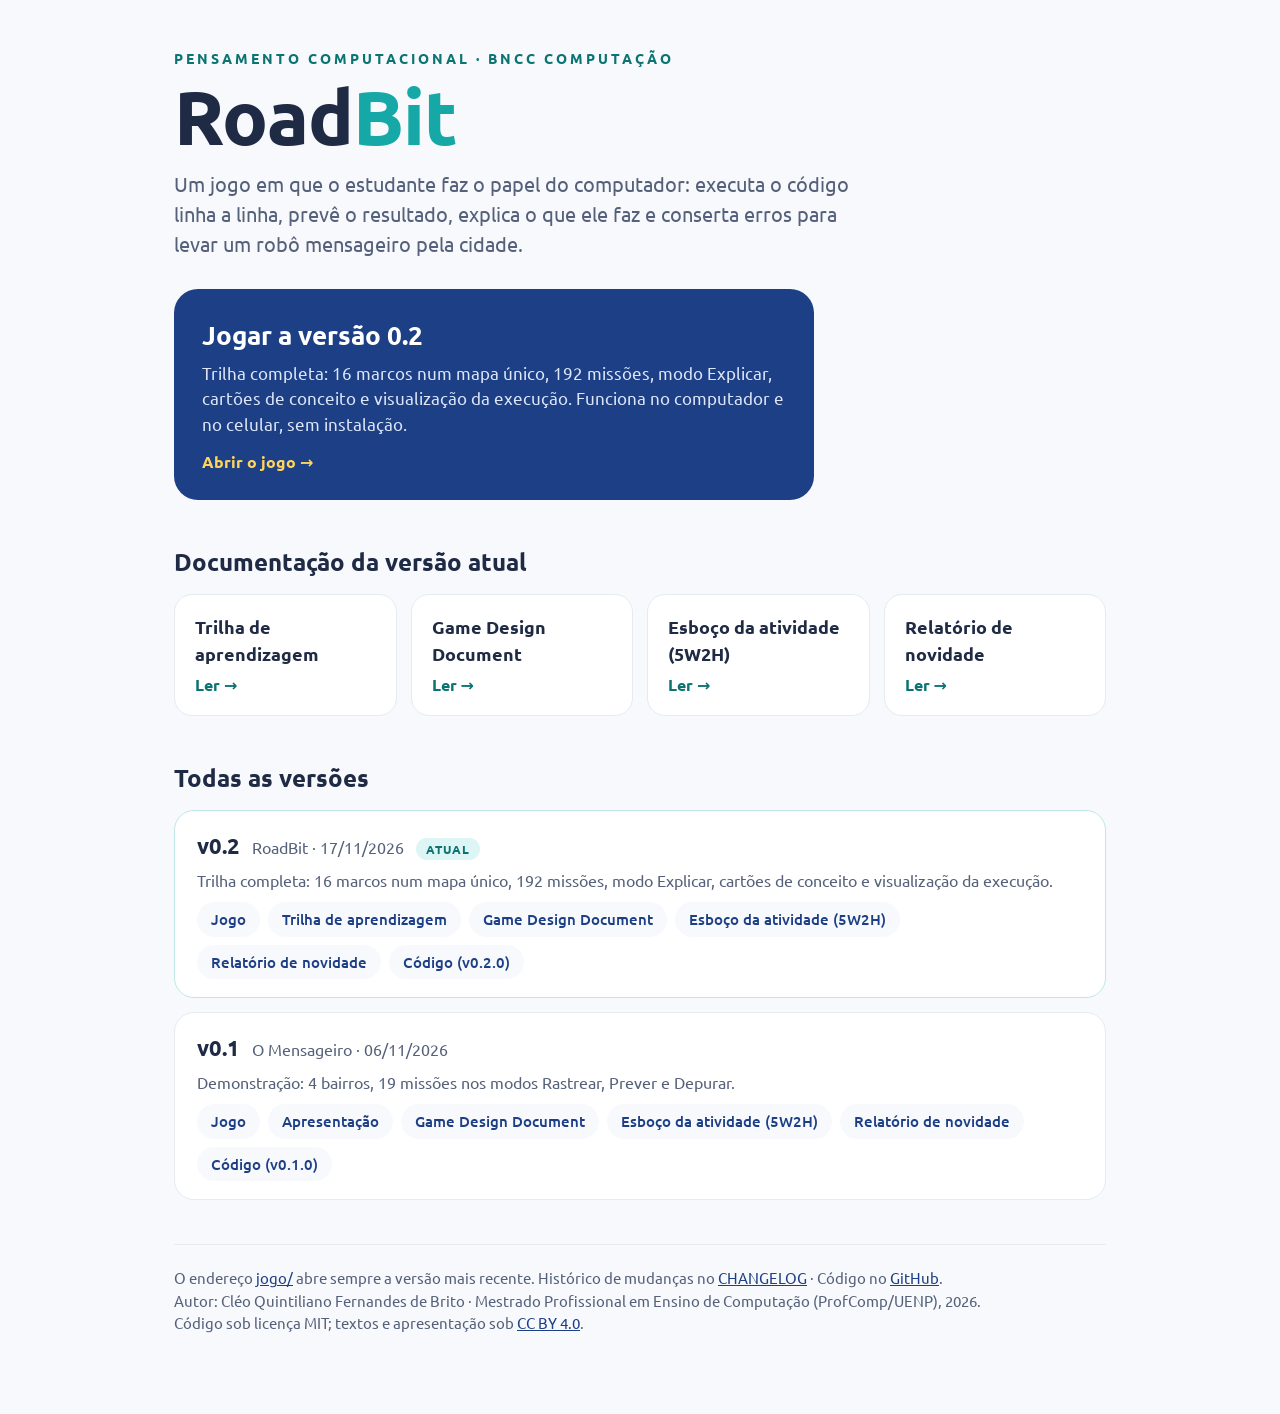
==== index.html @ a6b484ef "feat(site): página inicial com todas as versões do jogo e dos documentos A página inicial passa a li" ====
<!DOCTYPE html>
<html lang="pt-BR">
<head>
<meta charset="utf-8">
<meta name="viewport" content="width=device-width, initial-scale=1">
<title>RoadBit: jogo de leitura de código para o Pensamento Computacional</title>
<meta name="description" content="Jogo web em que o estudante faz o papel do computador: executa, prevê, explica e conserta código. Anos finais do Ensino Fundamental, BNCC Computação.">
<link rel="preconnect" href="https://fonts.googleapis.com">
<link rel="preconnect" href="https://fonts.gstatic.com" crossorigin>
<link href="https://fonts.googleapis.com/css2?family=Ubuntu:wght@400;500;700&display=swap" rel="stylesheet">
<style>
  :root{--bg:#F7F9FC;--ink:#1F2A44;--ink2:#55617A;--line:#E6EAF1;--blue:#1D3F86;--teal:#16A8A6;--teal-d:#0B7473;--yellow:#FFD45C}
  *{box-sizing:border-box}
  body{margin:0;background:var(--bg);color:var(--ink);font-family:Ubuntu,system-ui,-apple-system,"Segoe UI",Roboto,Arial,sans-serif;line-height:1.5}
  main{max-width:980px;margin:0 auto;padding:48px 24px 64px}
  .eyebrow{font-size:14px;font-weight:700;letter-spacing:3px;text-transform:uppercase;color:var(--teal-d);margin:0}
  h1{font-size:clamp(44px,8vw,76px);line-height:1.02;margin:8px 0 14px;letter-spacing:-1px}
  h1 span{color:var(--teal)}
  h2{font-size:24px;margin:44px 0 14px}
  .lead{font-size:20px;color:var(--ink2);max-width:680px;margin:0 0 30px}
  .hero{display:flex;flex-direction:column;gap:6px;text-decoration:none;color:#fff;background:var(--blue);border-radius:24px;padding:26px 28px;max-width:640px}
  .hero b{font-size:26px}
  .hero p{margin:0;color:#DCE6F7;font-size:17px}
  .hero span{margin-top:8px;font-weight:700;color:var(--yellow)}
  .hero:hover,.hero:focus-visible{box-shadow:0 12px 26px rgba(29,63,134,.25);outline:none}
  .cards{display:grid;grid-template-columns:repeat(auto-fit,minmax(210px,1fr));gap:14px}
  a.card{display:flex;flex-direction:column;gap:6px;text-decoration:none;color:inherit;background:#fff;border:1px solid var(--line);border-radius:18px;padding:18px 20px}
  a.card:hover,a.card:focus-visible{border-color:var(--teal);outline:none}
  a.card b{font-size:18px}
  .go{font-weight:700;color:var(--teal-d);margin-top:auto}
  .ver{background:#fff;border:1px solid var(--line);border-radius:20px;padding:18px 22px;margin-bottom:14px}
  .ver.cur{border-color:#BFE7E6}
  .ver header{display:flex;align-items:baseline;gap:12px;flex-wrap:wrap}
  .ver header b{font-size:22px}
  .ver header span{color:var(--ink2)}
  .ver header em{font-style:normal;font-size:12px;font-weight:700;letter-spacing:1px;text-transform:uppercase;background:#DDF5F4;color:var(--teal-d);padding:2px 10px;border-radius:999px}
  .ver p{margin:6px 0 10px;color:var(--ink2)}
  .ver nav{display:flex;flex-wrap:wrap;gap:8px}
  .ver nav a{font-size:15px;font-weight:500;color:var(--blue);text-decoration:none;background:var(--bg);border-radius:999px;padding:6px 14px}
  .ver nav a:hover,.ver nav a:focus-visible{background:#E8F0FF;outline:none}
  .meta{margin-top:44px;padding-top:22px;border-top:1px solid var(--line);font-size:15px;color:var(--ink2)}
  .meta a{color:var(--blue)}
</style>
</head>
<body>
<main>
  <p class="eyebrow">Pensamento Computacional · BNCC Computação</p>
  <h1>Road<span>Bit</span></h1>
  <p class="lead">Um jogo em que o estudante faz o papel do computador: executa o código linha a linha, prevê o resultado, explica o que ele faz e conserta erros para levar um robô mensageiro pela cidade.</p>

  <a class="hero" href="jogo/">
    <b>Jogar a versão 0.2</b>
    <p>Trilha completa: 16 marcos num mapa único, 192 missões, modo Explicar, cartões de conceito e visualização da execução. Funciona no computador e no celular, sem instalação.</p>
    <span>Abrir o jogo →</span>
  </a>

  <h2>Documentação da versão atual</h2>
  <div class="cards">
      <a class="card" href="versoes/v0.2/docs/trilha-de-aprendizagem.html"><b>Trilha de aprendizagem</b><span class="go">Ler →</span></a>
      <a class="card" href="versoes/v0.2/docs/GDD.html"><b>Game Design Document</b><span class="go">Ler →</span></a>
      <a class="card" href="versoes/v0.2/docs/esboco-5W2H.html"><b>Esboço da atividade (5W2H)</b><span class="go">Ler →</span></a>
      <a class="card" href="versoes/v0.2/docs/relatorio-novidade.html"><b>Relatório de novidade</b><span class="go">Ler →</span></a>
  </div>

  <h2>Todas as versões</h2>
  <section>
      <article class="ver cur">
        <header><b>v0.2</b><span>RoadBit · 17/11/2026</span><em>atual</em></header>
        <p>Trilha completa: 16 marcos num mapa único, 192 missões, modo Explicar, cartões de conceito e visualização da execução.</p>
        <nav>
          <a href="versoes/v0.2/jogo/">Jogo</a>
          <a href="versoes/v0.2/docs/trilha-de-aprendizagem.html">Trilha de aprendizagem</a>
          <a href="versoes/v0.2/docs/GDD.html">Game Design Document</a>
          <a href="versoes/v0.2/docs/esboco-5W2H.html">Esboço da atividade (5W2H)</a>
          <a href="versoes/v0.2/docs/relatorio-novidade.html">Relatório de novidade</a>
          <a href="https://github.com/cleoquintiliano/roadbit/releases/tag/v0.2.0">Código (v0.2.0)</a>
        </nav>
      </article>
      <article class="ver">
        <header><b>v0.1</b><span>O Mensageiro · 06/11/2026</span></header>
        <p>Demonstração: 4 bairros, 19 missões nos modos Rastrear, Prever e Depurar.</p>
        <nav>
          <a href="versoes/v0.1/jogo/">Jogo</a>
          <a href="versoes/v0.1/apresentacao/">Apresentação</a>
          <a href="versoes/v0.1/docs/GDD.html">Game Design Document</a>
          <a href="versoes/v0.1/docs/esboco-5W2H.html">Esboço da atividade (5W2H)</a>
          <a href="versoes/v0.1/docs/relatorio-novidade.html">Relatório de novidade</a>
          <a href="https://github.com/cleoquintiliano/roadbit/releases/tag/v0.1.0">Código (v0.1.0)</a>
        </nav>
      </article>
  </section>

  <p class="meta">O endereço <a href="jogo/">jogo/</a> abre sempre a versão mais recente. Histórico de mudanças no <a href="https://github.com/cleoquintiliano/roadbit/blob/main/CHANGELOG.md">CHANGELOG</a> · Código no <a href="https://github.com/cleoquintiliano/roadbit">GitHub</a>.<br>
  Autor: Cléo Quintiliano Fernandes de Brito · Mestrado Profissional em Ensino de Computação (ProfComp/UENP), 2026.<br>
  Código sob licença MIT; textos e apresentação sob <a href="https://creativecommons.org/licenses/by/4.0/deed.pt-br">CC BY 4.0</a>.</p>
</main>
</body>
</html>
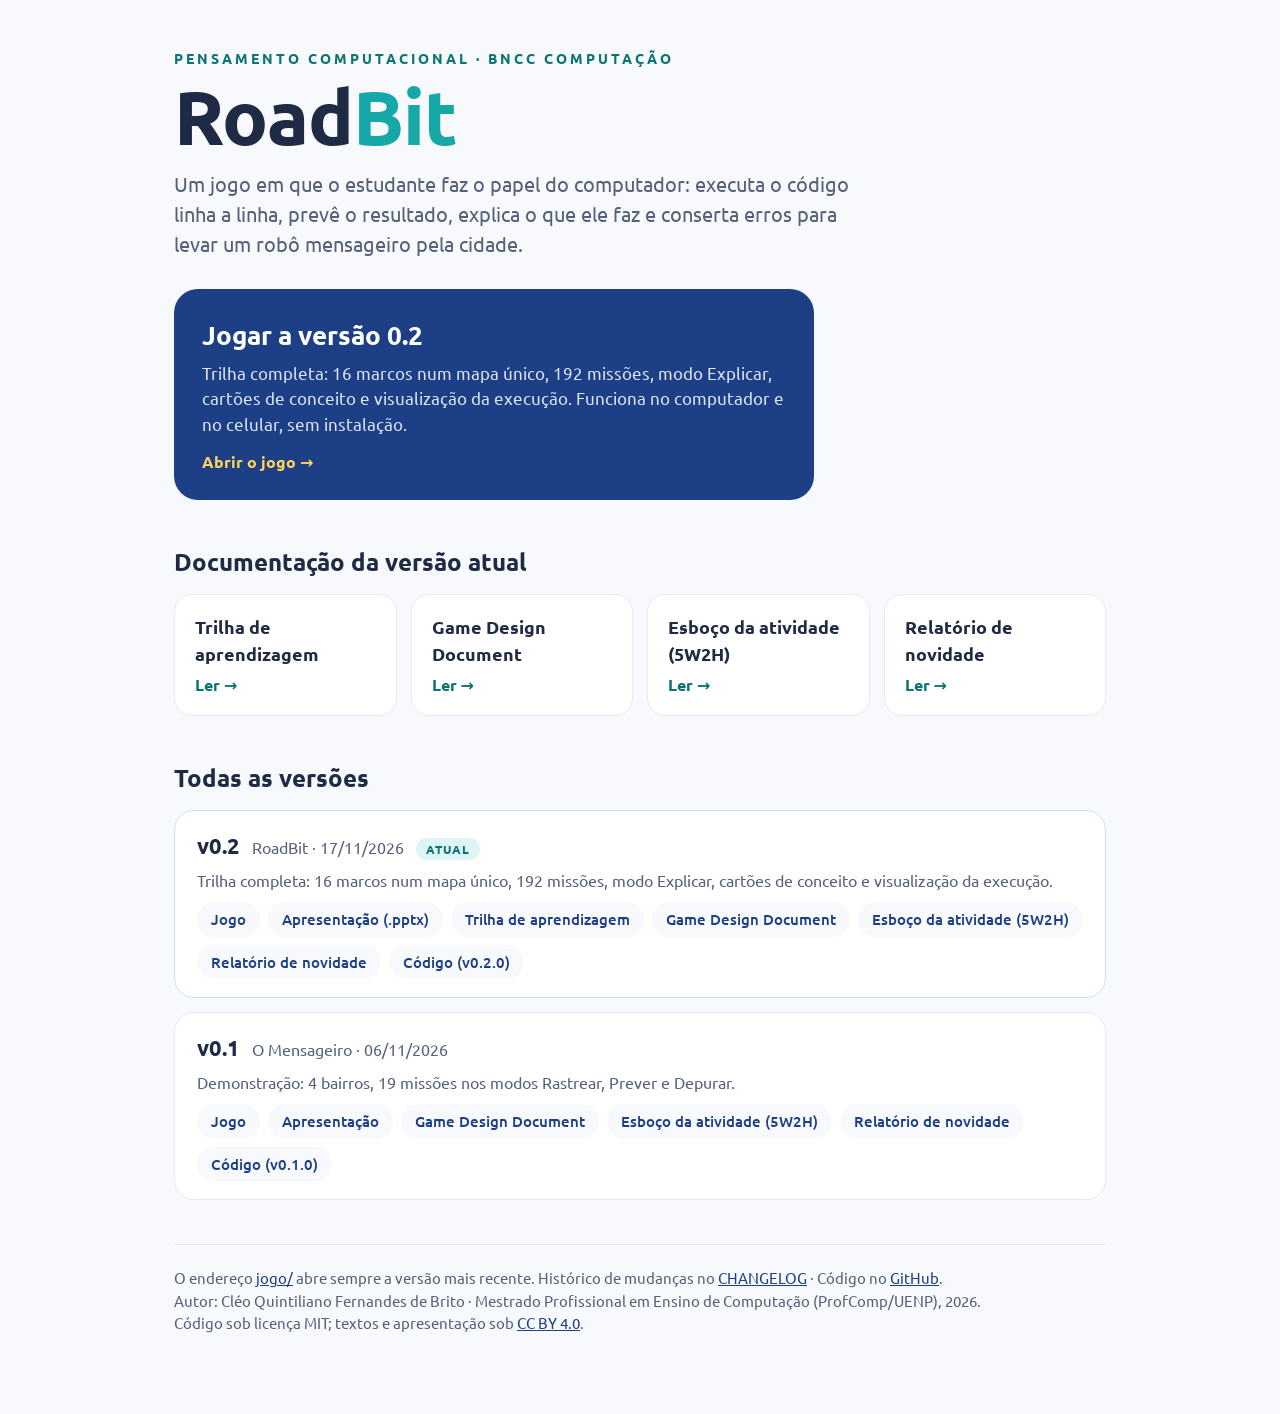
==== commit cac16fc4: "docs: apresentação do recurso para professores (.pptx) da v0.2 Arquivo do recurso educacional para q" ====
--- a/index.html
+++ b/index.html
@@ -69,11 +69,12 @@
         <p>Trilha completa: 16 marcos num mapa único, 192 missões, modo Explicar, cartões de conceito e visualização da execução.</p>
         <nav>
           <a href="versoes/v0.2/jogo/">Jogo</a>
+          <a href="versoes/v0.2/apresentacao/RoadBit-v0.2-recurso-educacional.pptx">Apresentação (.pptx)</a>
           <a href="versoes/v0.2/docs/trilha-de-aprendizagem.html">Trilha de aprendizagem</a>
           <a href="versoes/v0.2/docs/GDD.html">Game Design Document</a>
           <a href="versoes/v0.2/docs/esboco-5W2H.html">Esboço da atividade (5W2H)</a>
           <a href="versoes/v0.2/docs/relatorio-novidade.html">Relatório de novidade</a>
-          <a href="https://github.com/cleoquintiliano/roadbit/releases/tag/v0.2.0">Código (v0.2.0)</a>
+          <a href="https://github.com/cleoquintiliano/roadbit/tree/c6441c2">Código (v0.2.0)</a>
         </nav>
       </article>
       <article class="ver">
@@ -85,7 +86,7 @@
           <a href="versoes/v0.1/docs/GDD.html">Game Design Document</a>
           <a href="versoes/v0.1/docs/esboco-5W2H.html">Esboço da atividade (5W2H)</a>
           <a href="versoes/v0.1/docs/relatorio-novidade.html">Relatório de novidade</a>
-          <a href="https://github.com/cleoquintiliano/roadbit/releases/tag/v0.1.0">Código (v0.1.0)</a>
+          <a href="https://github.com/cleoquintiliano/roadbit/tree/2156723">Código (v0.1.0)</a>
         </nav>
       </article>
   </section>
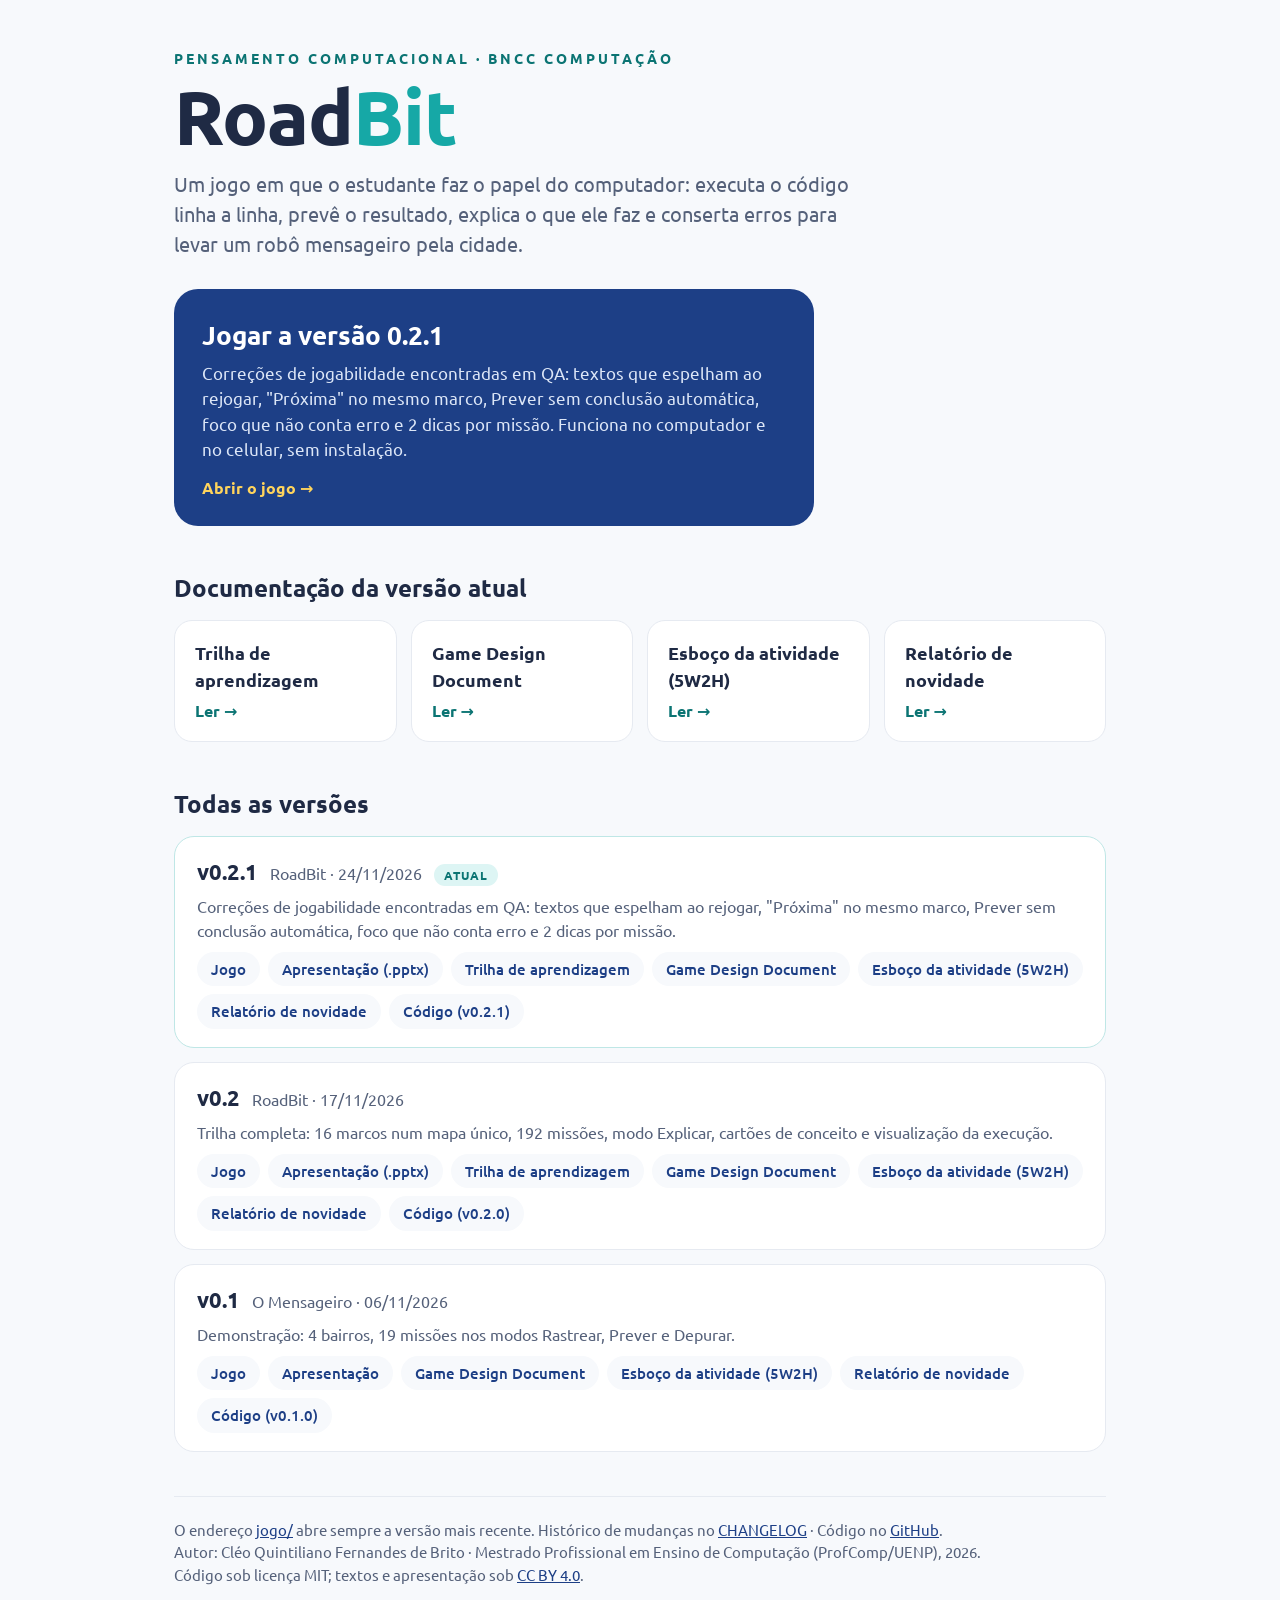
==== commit dd4e155c: "chore(release): v0.2.1 Publica o jogo corrigido em versoes/v0.2.1/jogo/ e atualiza jogo/, que aponta" ====
--- a/index.html
+++ b/index.html
@@ -49,8 +49,8 @@
   <p class="lead">Um jogo em que o estudante faz o papel do computador: executa o código linha a linha, prevê o resultado, explica o que ele faz e conserta erros para levar um robô mensageiro pela cidade.</p>
 
   <a class="hero" href="jogo/">
-    <b>Jogar a versão 0.2</b>
-    <p>Trilha completa: 16 marcos num mapa único, 192 missões, modo Explicar, cartões de conceito e visualização da execução. Funciona no computador e no celular, sem instalação.</p>
+    <b>Jogar a versão 0.2.1</b>
+    <p>Correções de jogabilidade encontradas em QA: textos que espelham ao rejogar, &quot;Próxima&quot; no mesmo marco, Prever sem conclusão automática, foco que não conta erro e 2 dicas por missão. Funciona no computador e no celular, sem instalação.</p>
     <span>Abrir o jogo →</span>
   </a>
 
@@ -65,7 +65,20 @@
   <h2>Todas as versões</h2>
   <section>
       <article class="ver cur">
-        <header><b>v0.2</b><span>RoadBit · 17/11/2026</span><em>atual</em></header>
+        <header><b>v0.2.1</b><span>RoadBit · 24/11/2026</span><em>atual</em></header>
+        <p>Correções de jogabilidade encontradas em QA: textos que espelham ao rejogar, &quot;Próxima&quot; no mesmo marco, Prever sem conclusão automática, foco que não conta erro e 2 dicas por missão.</p>
+        <nav>
+          <a href="versoes/v0.2.1/jogo/">Jogo</a>
+          <a href="versoes/v0.2/apresentacao/RoadBit-v0.2-recurso-educacional.pptx">Apresentação (.pptx)</a>
+          <a href="versoes/v0.2/docs/trilha-de-aprendizagem.html">Trilha de aprendizagem</a>
+          <a href="versoes/v0.2/docs/GDD.html">Game Design Document</a>
+          <a href="versoes/v0.2/docs/esboco-5W2H.html">Esboço da atividade (5W2H)</a>
+          <a href="versoes/v0.2/docs/relatorio-novidade.html">Relatório de novidade</a>
+          <a href="https://github.com/cleoquintiliano/roadbit/tree/d1d4bac">Código (v0.2.1)</a>
+        </nav>
+      </article>
+      <article class="ver">
+        <header><b>v0.2</b><span>RoadBit · 17/11/2026</span></header>
         <p>Trilha completa: 16 marcos num mapa único, 192 missões, modo Explicar, cartões de conceito e visualização da execução.</p>
         <nav>
           <a href="versoes/v0.2/jogo/">Jogo</a>
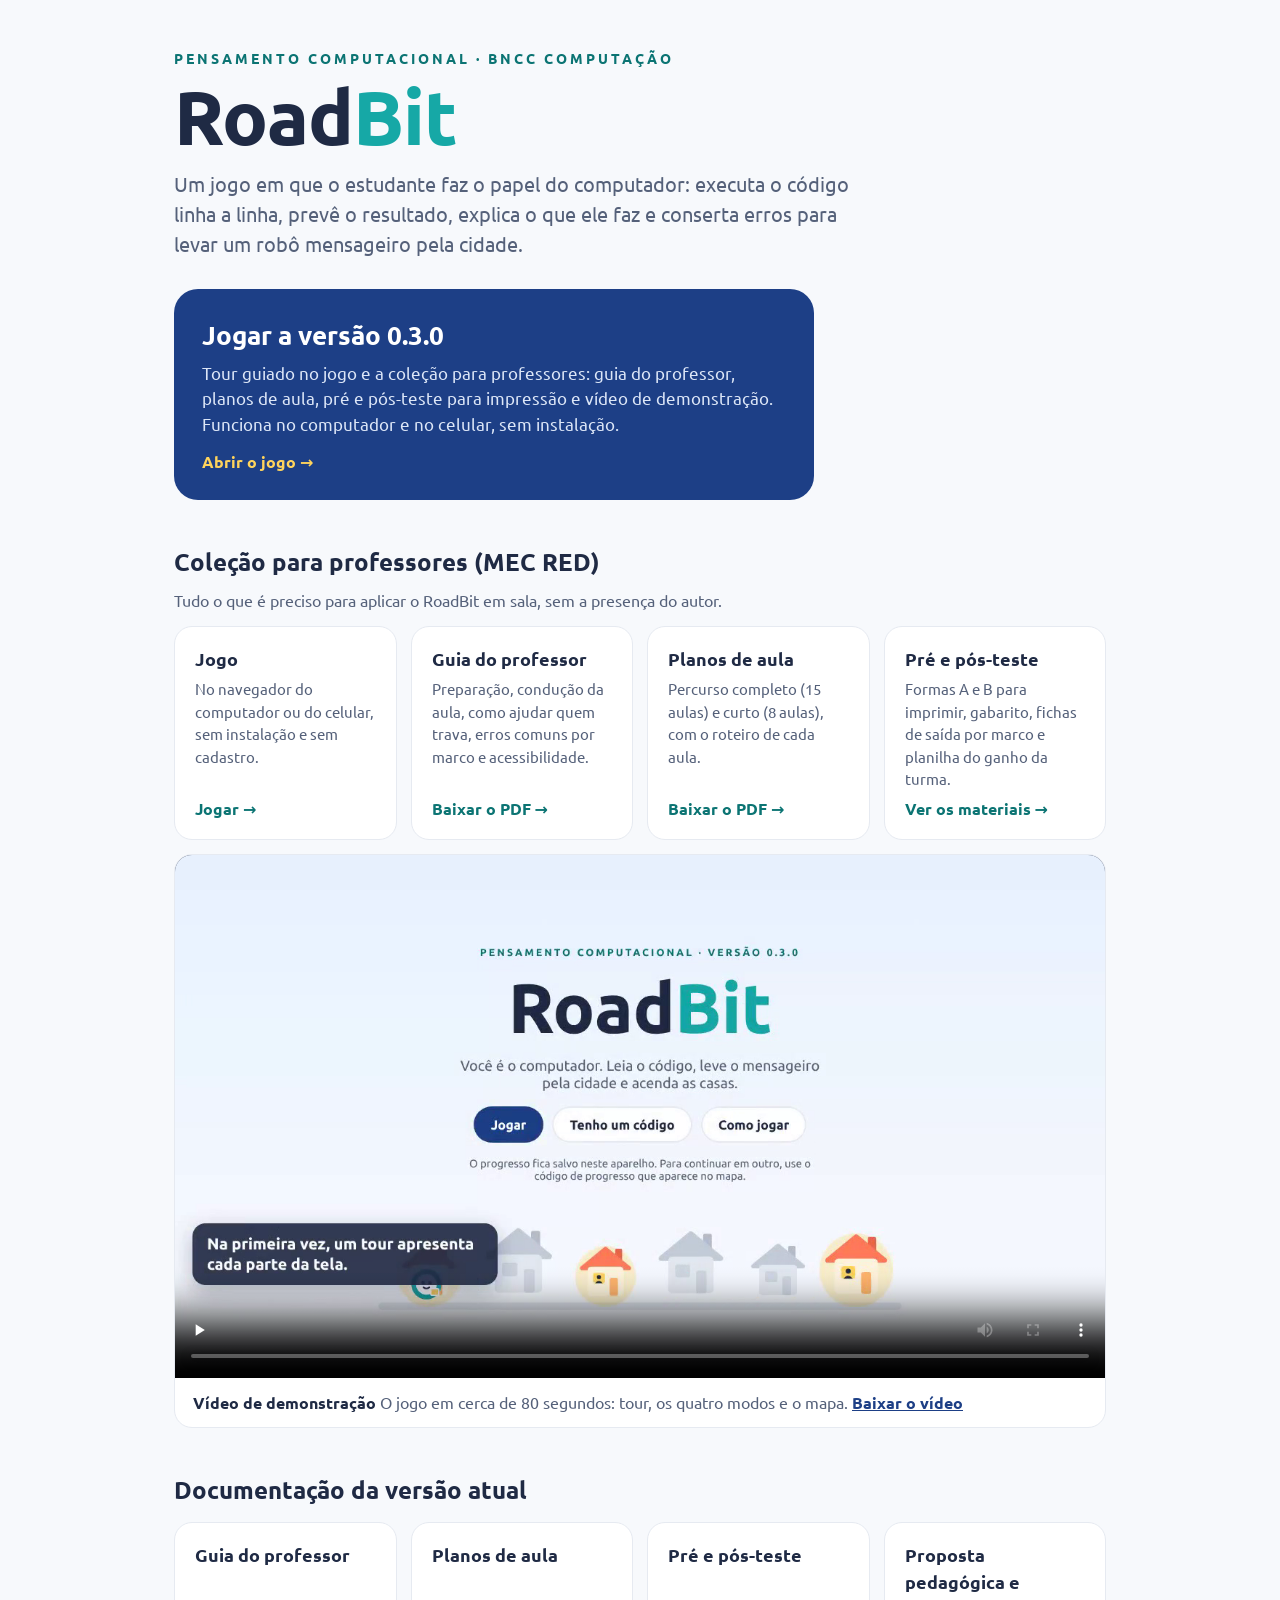
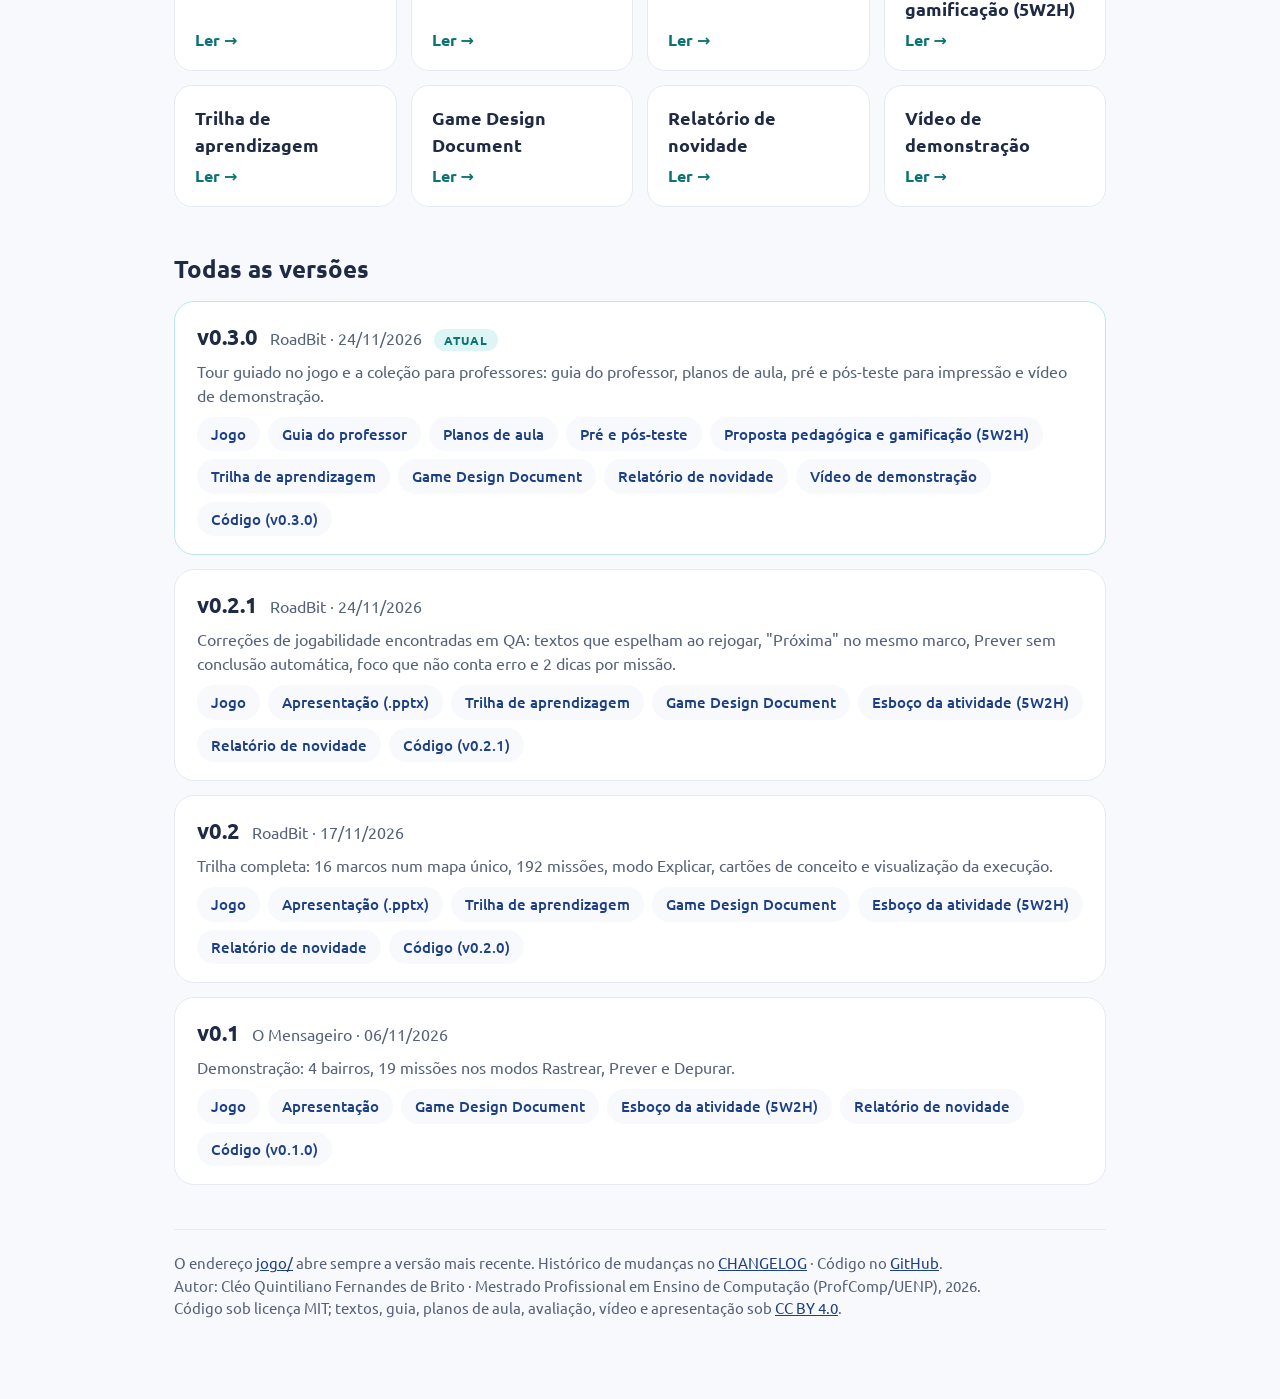
==== commit 6a17d17c: "chore(release): v0.3.0 Publica em versoes/v0.3.0/ o jogo com o tour guiado, a cópia congelada dos do" ====
--- a/index.html
+++ b/index.html
@@ -17,6 +17,7 @@
   h1{font-size:clamp(44px,8vw,76px);line-height:1.02;margin:8px 0 14px;letter-spacing:-1px}
   h1 span{color:var(--teal)}
   h2{font-size:24px;margin:44px 0 14px}
+  .sub{color:var(--ink2);margin:-6px 0 14px}
   .lead{font-size:20px;color:var(--ink2);max-width:680px;margin:0 0 30px}
   .hero{display:flex;flex-direction:column;gap:6px;text-decoration:none;color:#fff;background:var(--blue);border-radius:24px;padding:26px 28px;max-width:640px}
   .hero b{font-size:26px}
@@ -27,6 +28,13 @@
   a.card{display:flex;flex-direction:column;gap:6px;text-decoration:none;color:inherit;background:#fff;border:1px solid var(--line);border-radius:18px;padding:18px 20px}
   a.card:hover,a.card:focus-visible{border-color:var(--teal);outline:none}
   a.card b{font-size:18px}
+  a.card span{color:var(--ink2);font-size:15px}
+  a.card span.go{color:var(--teal-d);font-size:16px}
+  figure.video{grid-column:1/-1;margin:0;background:#fff;border:1px solid var(--line);border-radius:18px;overflow:hidden}
+  figure.video video{display:block;width:100%;aspect-ratio:16/9;background:#1F2A44}
+  figure.video figcaption{padding:12px 18px;color:var(--ink2)}
+  figure.video figcaption b{color:var(--ink)}
+  figure.video a{color:var(--blue);font-weight:700}
   .go{font-weight:700;color:var(--teal-d);margin-top:auto}
   .ver{background:#fff;border:1px solid var(--line);border-radius:20px;padding:18px 22px;margin-bottom:14px}
   .ver.cur{border-color:#BFE7E6}
@@ -49,23 +57,53 @@
   <p class="lead">Um jogo em que o estudante faz o papel do computador: executa o código linha a linha, prevê o resultado, explica o que ele faz e conserta erros para levar um robô mensageiro pela cidade.</p>
 
   <a class="hero" href="jogo/">
-    <b>Jogar a versão 0.2.1</b>
-    <p>Correções de jogabilidade encontradas em QA: textos que espelham ao rejogar, &quot;Próxima&quot; no mesmo marco, Prever sem conclusão automática, foco que não conta erro e 2 dicas por missão. Funciona no computador e no celular, sem instalação.</p>
+    <b>Jogar a versão 0.3.0</b>
+    <p>Tour guiado no jogo e a coleção para professores: guia do professor, planos de aula, pré e pós-teste para impressão e vídeo de demonstração. Funciona no computador e no celular, sem instalação.</p>
     <span>Abrir o jogo →</span>
   </a>
 
+  <h2>Coleção para professores (MEC RED)</h2>
+  <p class="sub">Tudo o que é preciso para aplicar o RoadBit em sala, sem a presença do autor.</p>
+  <div class="cards">
+      <a class="card" href="jogo/"><b>Jogo</b><span>No navegador do computador ou do celular, sem instalação e sem cadastro.</span><span class="go">Jogar →</span></a>
+      <a class="card" href="versoes/v0.3.0/docs/guia-do-professor.pdf"><b>Guia do professor</b><span>Preparação, condução da aula, como ajudar quem trava, erros comuns por marco e acessibilidade.</span><span class="go">Baixar o PDF →</span></a>
+      <a class="card" href="versoes/v0.3.0/docs/planos-de-aula.pdf"><b>Planos de aula</b><span>Percurso completo (15 aulas) e curto (8 aulas), com o roteiro de cada aula.</span><span class="go">Baixar o PDF →</span></a>
+      <a class="card" href="versoes/v0.3.0/docs/avaliacao/"><b>Pré e pós-teste</b><span>Formas A e B para imprimir, gabarito, fichas de saída por marco e planilha do ganho da turma.</span><span class="go">Ver os materiais →</span></a>
+      <figure class="video"><video controls preload="none" poster="versoes/v0.3.0/video/roadbit-demonstracao.png" src="versoes/v0.3.0/video/roadbit-demonstracao.mp4"></video><figcaption><b>Vídeo de demonstração</b> O jogo em cerca de 80 segundos: tour, os quatro modos e o mapa. <a href="versoes/v0.3.0/video/roadbit-demonstracao.mp4" download>Baixar o vídeo</a></figcaption></figure>
+  </div>
+
   <h2>Documentação da versão atual</h2>
   <div class="cards">
-      <a class="card" href="versoes/v0.2/docs/trilha-de-aprendizagem.html"><b>Trilha de aprendizagem</b><span class="go">Ler →</span></a>
-      <a class="card" href="versoes/v0.2/docs/GDD.html"><b>Game Design Document</b><span class="go">Ler →</span></a>
-      <a class="card" href="versoes/v0.2/docs/esboco-5W2H.html"><b>Esboço da atividade (5W2H)</b><span class="go">Ler →</span></a>
-      <a class="card" href="versoes/v0.2/docs/relatorio-novidade.html"><b>Relatório de novidade</b><span class="go">Ler →</span></a>
+      <a class="card" href="versoes/v0.3.0/docs/guia-do-professor.html"><b>Guia do professor</b><span class="go">Ler →</span></a>
+      <a class="card" href="versoes/v0.3.0/docs/planos-de-aula.html"><b>Planos de aula</b><span class="go">Ler →</span></a>
+      <a class="card" href="versoes/v0.3.0/docs/avaliacao/"><b>Pré e pós-teste</b><span class="go">Ler →</span></a>
+      <a class="card" href="versoes/v0.3.0/docs/proposta-pedagogica.html"><b>Proposta pedagógica e gamificação (5W2H)</b><span class="go">Ler →</span></a>
+      <a class="card" href="versoes/v0.3.0/docs/trilha-de-aprendizagem.html"><b>Trilha de aprendizagem</b><span class="go">Ler →</span></a>
+      <a class="card" href="versoes/v0.3.0/docs/GDD.html"><b>Game Design Document</b><span class="go">Ler →</span></a>
+      <a class="card" href="versoes/v0.3.0/docs/relatorio-novidade.html"><b>Relatório de novidade</b><span class="go">Ler →</span></a>
+      <a class="card" href="versoes/v0.3.0/video/roadbit-demonstracao.mp4"><b>Vídeo de demonstração</b><span class="go">Ler →</span></a>
   </div>
 
   <h2>Todas as versões</h2>
   <section>
       <article class="ver cur">
-        <header><b>v0.2.1</b><span>RoadBit · 24/11/2026</span><em>atual</em></header>
+        <header><b>v0.3.0</b><span>RoadBit · 24/11/2026</span><em>atual</em></header>
+        <p>Tour guiado no jogo e a coleção para professores: guia do professor, planos de aula, pré e pós-teste para impressão e vídeo de demonstração.</p>
+        <nav>
+          <a href="versoes/v0.3.0/jogo/">Jogo</a>
+          <a href="versoes/v0.3.0/docs/guia-do-professor.html">Guia do professor</a>
+          <a href="versoes/v0.3.0/docs/planos-de-aula.html">Planos de aula</a>
+          <a href="versoes/v0.3.0/docs/avaliacao/">Pré e pós-teste</a>
+          <a href="versoes/v0.3.0/docs/proposta-pedagogica.html">Proposta pedagógica e gamificação (5W2H)</a>
+          <a href="versoes/v0.3.0/docs/trilha-de-aprendizagem.html">Trilha de aprendizagem</a>
+          <a href="versoes/v0.3.0/docs/GDD.html">Game Design Document</a>
+          <a href="versoes/v0.3.0/docs/relatorio-novidade.html">Relatório de novidade</a>
+          <a href="versoes/v0.3.0/video/roadbit-demonstracao.mp4">Vídeo de demonstração</a>
+          <a href="https://github.com/cleoquintiliano/roadbit/tree/61df61a">Código (v0.3.0)</a>
+        </nav>
+      </article>
+      <article class="ver">
+        <header><b>v0.2.1</b><span>RoadBit · 24/11/2026</span></header>
         <p>Correções de jogabilidade encontradas em QA: textos que espelham ao rejogar, &quot;Próxima&quot; no mesmo marco, Prever sem conclusão automática, foco que não conta erro e 2 dicas por missão.</p>
         <nav>
           <a href="versoes/v0.2.1/jogo/">Jogo</a>
@@ -106,7 +144,7 @@
 
   <p class="meta">O endereço <a href="jogo/">jogo/</a> abre sempre a versão mais recente. Histórico de mudanças no <a href="https://github.com/cleoquintiliano/roadbit/blob/main/CHANGELOG.md">CHANGELOG</a> · Código no <a href="https://github.com/cleoquintiliano/roadbit">GitHub</a>.<br>
   Autor: Cléo Quintiliano Fernandes de Brito · Mestrado Profissional em Ensino de Computação (ProfComp/UENP), 2026.<br>
-  Código sob licença MIT; textos e apresentação sob <a href="https://creativecommons.org/licenses/by/4.0/deed.pt-br">CC BY 4.0</a>.</p>
+  Código sob licença MIT; textos, guia, planos de aula, avaliação, vídeo e apresentação sob <a href="https://creativecommons.org/licenses/by/4.0/deed.pt-br">CC BY 4.0</a>.</p>
 </main>
 </body>
 </html>
